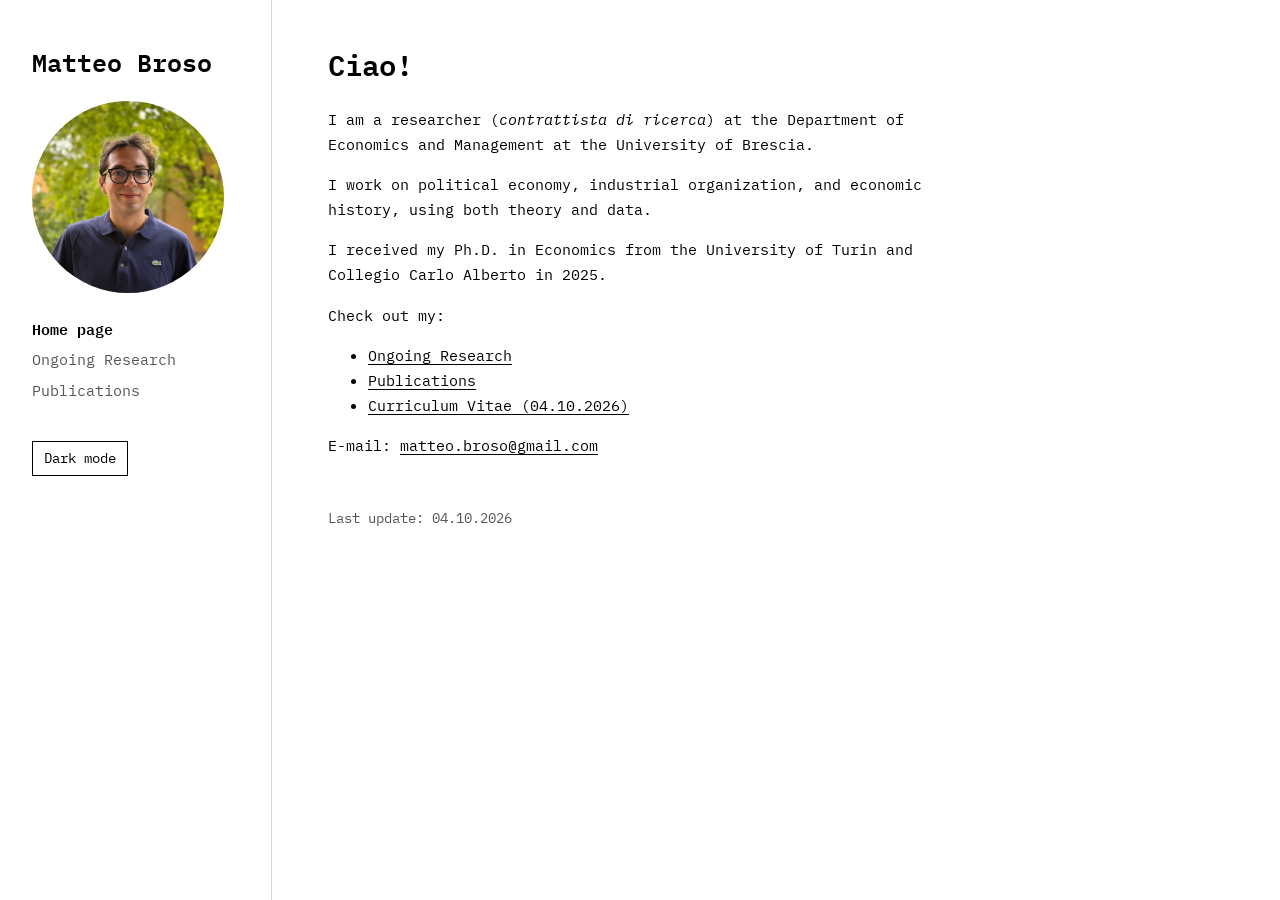
==== index.html @ 2266aca5 "Version CSS/JS links so browsers fetch the updated styles Co-Authored-By: Claude Opus 5.5 <noreply@a" ====
<!DOCTYPE html>
<html lang="en">
<head>
<meta charset="utf-8">
<meta name="viewport" content="width=device-width, initial-scale=1">
<title>Matteo Broso</title>
<link rel="preconnect" href="https://fonts.googleapis.com">
<link rel="preconnect" href="https://fonts.gstatic.com" crossorigin>
<link href="https://fonts.googleapis.com/css2?family=IBM+Plex+Mono:ital,wght@0,400;0,600;1,400&display=swap" rel="stylesheet">
<link rel="icon" href="/favicon.svg?v=2" type="image/svg+xml">
<link rel="icon" href="/favicon-32.png?v=2" sizes="32x32" type="image/png">
<link rel="shortcut icon" href="/favicon.ico?v=2">
<link rel="apple-touch-icon" href="/apple-touch-icon.png?v=2">
<script src="/theme.js?v=2"></script>
<link rel="stylesheet" href="/style.css?v=3">
</head>
<body>
<div class="wrap">
<aside><div class="inner">
<a class="name" href="/">Matteo Broso</a>
<img class="photo" src="/photo.jpg" alt="Matteo Broso">
<nav><ul><li><a href="/" aria-current="page">Home page</a></li><li><a href="/ongoing-research/">Ongoing Research</a></li><li><a href="/publications/">Publications</a></li></ul></nav>
<button class="theme-toggle" type="button" aria-label="Switch between light and dark theme"><span class="to-dark">Dark mode</span><span class="to-light">Light mode</span></button>
</div></aside>
<main>
<h1>Ciao!</h1>
<p>I am a researcher (<em>contrattista di ricerca</em>) at the Department of Economics and Management at the University of Brescia.</p>
<p>I work on political economy, industrial organization, and economic history, using both theory and data.</p>
<p>I received my Ph.D. in Economics from the University of Turin and Collegio Carlo Alberto in 2025.</p>
<p>Check out my:</p>
<ul>
<li><a href="/ongoing-research/">Ongoing Research</a></li>
<li><a href="/publications/">Publications</a></li>
<li><a href="https://drive.google.com/file/d/1nGIaaX7WpcOb-EaUOhukY7CZEgLZNtNL/view?usp=share_link">Curriculum Vitae (04.10.2026)</a></li>
</ul>
<p>E-mail: <a href="mailto:matteo.broso@gmail.com">matteo.broso@gmail.com</a></p>
<p class="updated">Last update: 04.10.2026</p>
</main>
</div>
</body>
</html>
---- style.css ----
:root{--bg:#ffffff;--ink:#000000;--muted:#555555;--rule:#d9d9d9;--side:#ffffff;color-scheme:light}
@media (prefers-color-scheme:dark){:root:not([data-theme=light]){--bg:#000000;--ink:#ffffff;--muted:#a6a6a6;--rule:#333333;--side:#000000;color-scheme:dark}}
:root[data-theme=dark]{--bg:#000000;--ink:#ffffff;--muted:#a6a6a6;--rule:#333333;--side:#000000;color-scheme:dark}
*{box-sizing:border-box}
html{-webkit-text-size-adjust:100%}
body{margin:0;background:var(--bg);color:var(--ink);font-family:"IBM Plex Mono",Menlo,Consolas,monospace;font-size:.95rem;line-height:1.65}
a{color:var(--ink);text-decoration-thickness:1px;text-underline-offset:.2em}
a:hover{text-decoration-thickness:2px}
a:focus-visible,button:focus-visible,summary:focus-visible{outline:2px solid var(--ink);outline-offset:2px}
.wrap{display:grid;grid-template-columns:17rem minmax(0,1fr);min-height:100vh}
aside{background:var(--side);border-right:1px solid var(--rule);padding:3rem 2rem}
aside .inner{position:sticky;top:3rem}
.name{display:block;font-size:1.55rem;line-height:1.15;font-weight:600;color:var(--ink);text-decoration:none}
.photo{display:block;width:100%;max-width:12rem;aspect-ratio:1;object-fit:cover;border-radius:50%;margin:1.5rem 0}
nav ul{list-style:none;margin:1.5rem 0 0;padding:0}
nav li{margin:.35rem 0}
nav a{color:var(--muted);text-decoration:none}
nav a:hover{color:var(--ink);text-decoration:underline}
nav a[aria-current=page]{color:var(--ink);font-weight:600}
.theme-toggle{margin-top:2rem;padding:.3rem .7rem;font:inherit;font-size:.9rem;color:var(--ink);background:transparent;border:1px solid var(--ink);border-radius:0;cursor:pointer}
.theme-toggle:hover{background:var(--ink);color:var(--bg)}
.theme-toggle .to-light{display:none}
@media (prefers-color-scheme:dark){:root:not([data-theme=light]) .theme-toggle .to-dark{display:none}:root:not([data-theme=light]) .theme-toggle .to-light{display:inline}}
:root[data-theme=dark] .theme-toggle .to-dark{display:none}
:root[data-theme=dark] .theme-toggle .to-light{display:inline}
main{padding:3rem 3.5rem 4rem;max-width:48rem}
h1{font-size:1.8rem;font-weight:600;line-height:1.2;margin:0 0 1.5rem}
h2{font-size:1.25rem;font-weight:600;margin:2rem 0 1rem}
.paper{padding:1.3rem 0;border-top:1px solid var(--rule)}
.paper:first-of-type{border-top:0;padding-top:0}
.title{font-size:1.1rem;font-weight:600;line-height:1.35}
.meta{color:var(--muted);margin:.2rem 0 .5rem}
.paper p{margin:.6rem 0}
.abstract summary{display:inline-block;cursor:pointer;color:var(--muted);list-style:none;user-select:none}
.abstract summary::-webkit-details-marker{display:none}
.abstract summary::before{content:"[+] "}
.abstract[open] summary::before{content:"[-] "}
.abstract summary:hover{color:var(--ink)}
.extra{color:var(--muted)}
.updated{margin-top:3rem;color:var(--muted);font-size:.9rem}
@media (max-width:800px){
 .wrap{grid-template-columns:1fr}
 aside{border-right:0;border-bottom:1px solid var(--rule);padding:1.5rem 1.25rem}
 aside .inner{position:static;display:flex;flex-wrap:wrap;align-items:center;gap:.5rem 1.25rem}
 .photo{width:4.5rem;max-width:none;margin:0;order:-1}
 nav{flex-basis:100%}
 nav ul{display:flex;flex-wrap:wrap;gap:.25rem 1.25rem;margin:0}
 .theme-toggle{margin-top:0}
 main{padding:2rem 1.25rem 3rem}
 body{font-size:.93rem}
}
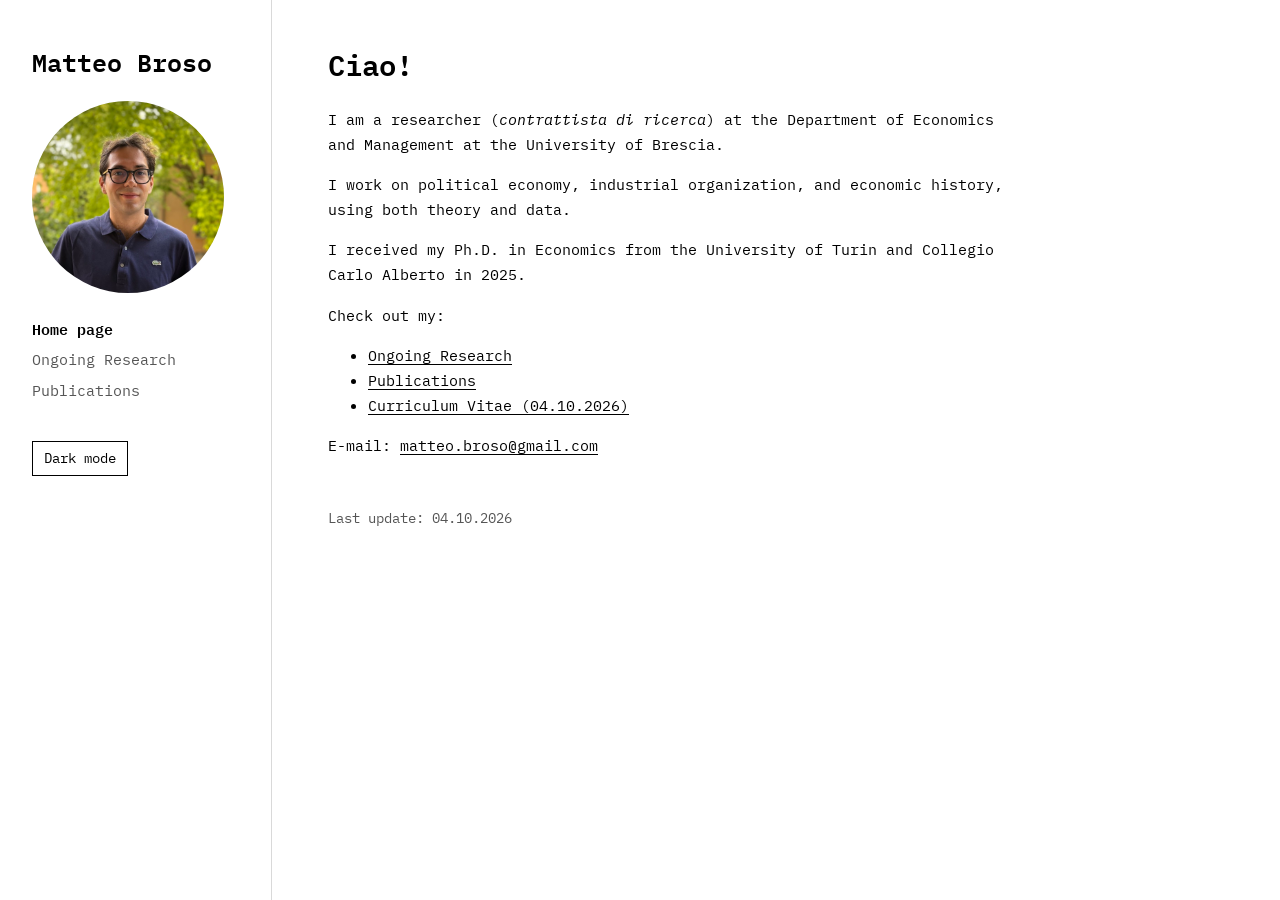
==== commit e5f4d776: "Widen main column so long paper titles fit on one line Co-Authored-By: Claude Opus 5.5 <noreply@anth" ====
--- a/index.html
+++ b/index.html
@@ -12,7 +12,7 @@
 <link rel="shortcut icon" href="/favicon.ico?v=2">
 <link rel="apple-touch-icon" href="/apple-touch-icon.png?v=2">
 <script src="/theme.js?v=2"></script>
-<link rel="stylesheet" href="/style.css?v=3">
+<link rel="stylesheet" href="/style.css?v=5">
 </head>
 <body>
 <div class="wrap">
@@ -31,7 +31,7 @@
 <ul>
 <li><a href="/ongoing-research/">Ongoing Research</a></li>
 <li><a href="/publications/">Publications</a></li>
-<li><a href="https://drive.google.com/file/d/1nGIaaX7WpcOb-EaUOhukY7CZEgLZNtNL/view?usp=share_link">Curriculum Vitae (04.10.2026)</a></li>
+<li><a href="/cv.pdf" target="_blank" rel="noopener">Curriculum Vitae (04.10.2026)</a></li>
 </ul>
 <p>E-mail: <a href="mailto:matteo.broso@gmail.com">matteo.broso@gmail.com</a></p>
 <p class="updated">Last update: 04.10.2026</p>
--- a/style.css
+++ b/style.css
@@ -23,7 +23,7 @@
 @media (prefers-color-scheme:dark){:root:not([data-theme=light]) .theme-toggle .to-dark{display:none}:root:not([data-theme=light]) .theme-toggle .to-light{display:inline}}
 :root[data-theme=dark] .theme-toggle .to-dark{display:none}
 :root[data-theme=dark] .theme-toggle .to-light{display:inline}
-main{padding:3rem 3.5rem 4rem;max-width:48rem}
+main{padding:3rem 3.5rem 4rem;max-width:50rem}
 h1{font-size:1.8rem;font-weight:600;line-height:1.2;margin:0 0 1.5rem}
 h2{font-size:1.25rem;font-weight:600;margin:2rem 0 1rem}
 .paper{padding:1.3rem 0;border-top:1px solid var(--rule)}
@@ -31,6 +31,7 @@
 .title{font-size:1.1rem;font-weight:600;line-height:1.35}
 .meta{color:var(--muted);margin:.2rem 0 .5rem}
 .paper p{margin:.6rem 0}
+.abstract{margin-top:.5rem}
 .abstract summary{display:inline-block;cursor:pointer;color:var(--muted);list-style:none;user-select:none}
 .abstract summary::-webkit-details-marker{display:none}
 .abstract summary::before{content:"[+] "}
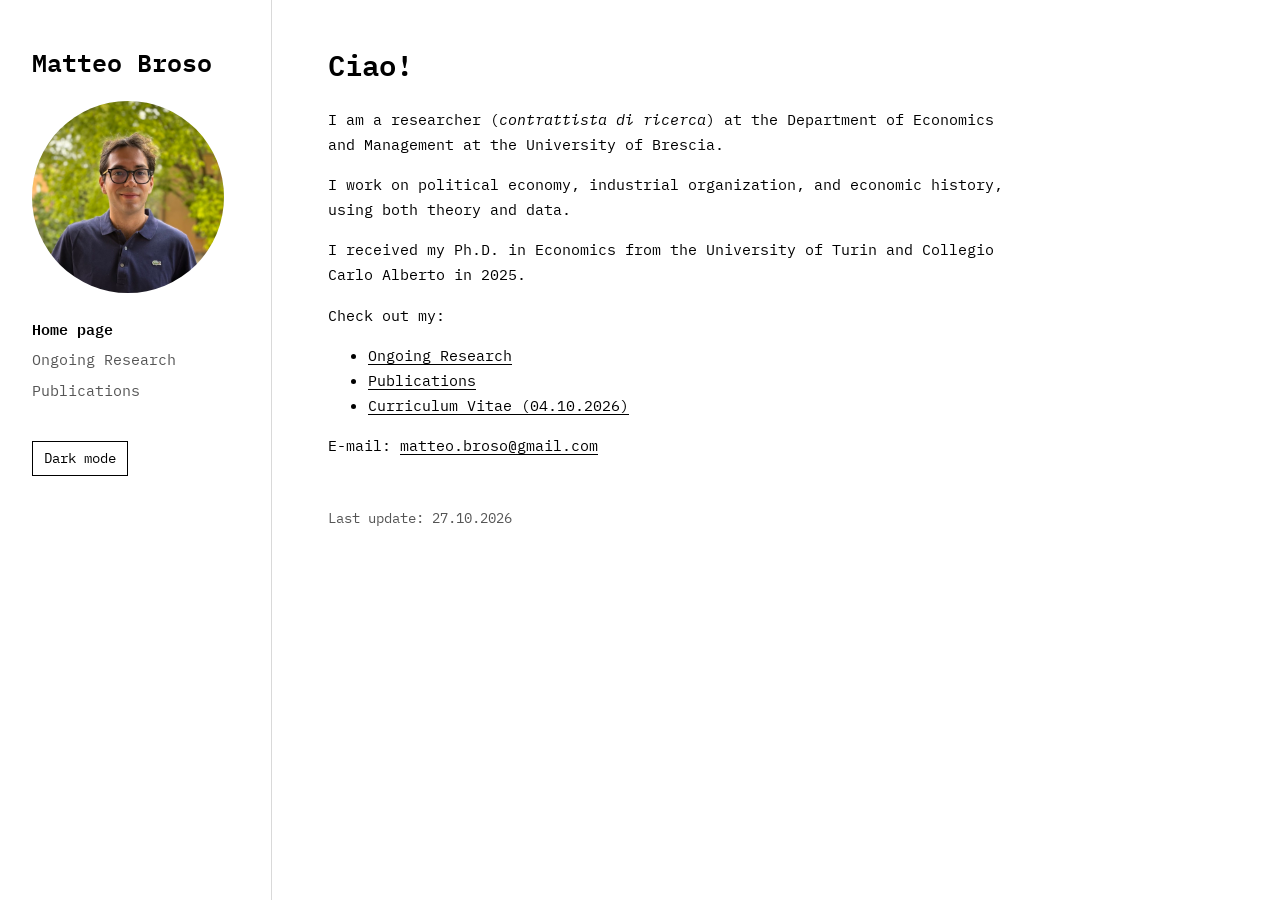
==== commit 229cb839: "Bump last-update date to 27.10.2026 Co-Authored-By: Claude Fable 5.1 <noreply@anthropic.com>" ====
--- a/index.html
+++ b/index.html
@@ -3,6 +3,13 @@
 <head>
 <meta charset="utf-8">
 <meta name="viewport" content="width=device-width, initial-scale=1">
+<script async src="https://www.googletagmanager.com/gtag/js?id=G-0B1W67JZ9W"></script>
+<script>
+window.dataLayer = window.dataLayer || [];
+function gtag(){dataLayer.push(arguments);}
+gtag('js', new Date());
+gtag('config', 'G-0B1W67JZ9W');
+</script>
 <title>Matteo Broso</title>
 <link rel="preconnect" href="https://fonts.googleapis.com">
 <link rel="preconnect" href="https://fonts.gstatic.com" crossorigin>
@@ -12,7 +19,7 @@
 <link rel="shortcut icon" href="/favicon.ico?v=2">
 <link rel="apple-touch-icon" href="/apple-touch-icon.png?v=2">
 <script src="/theme.js?v=2"></script>
-<link rel="stylesheet" href="/style.css?v=5">
+<link rel="stylesheet" href="/style.css?v=6">
 </head>
 <body>
 <div class="wrap">
@@ -34,7 +41,7 @@
 <li><a href="/cv.pdf" target="_blank" rel="noopener">Curriculum Vitae (04.10.2026)</a></li>
 </ul>
 <p>E-mail: <a href="mailto:matteo.broso@gmail.com">matteo.broso@gmail.com</a></p>
-<p class="updated">Last update: 04.10.2026</p>
+<p class="updated">Last update: 27.10.2026</p>
 </main>
 </div>
 </body>
--- a/style.css
+++ b/style.css
@@ -32,6 +32,8 @@
 .meta{color:var(--muted);margin:.2rem 0 .5rem}
 .paper p{margin:.6rem 0}
 .abstract{margin-top:.5rem}
+.btn{display:inline-block;padding:.3rem .7rem;font:inherit;font-size:.9rem;color:var(--ink);background:transparent;border:1px solid var(--ink);text-decoration:none}
+.btn:hover{background:var(--ink);color:var(--bg)}
 .abstract summary{display:inline-block;cursor:pointer;color:var(--muted);list-style:none;user-select:none}
 .abstract summary::-webkit-details-marker{display:none}
 .abstract summary::before{content:"[+] "}
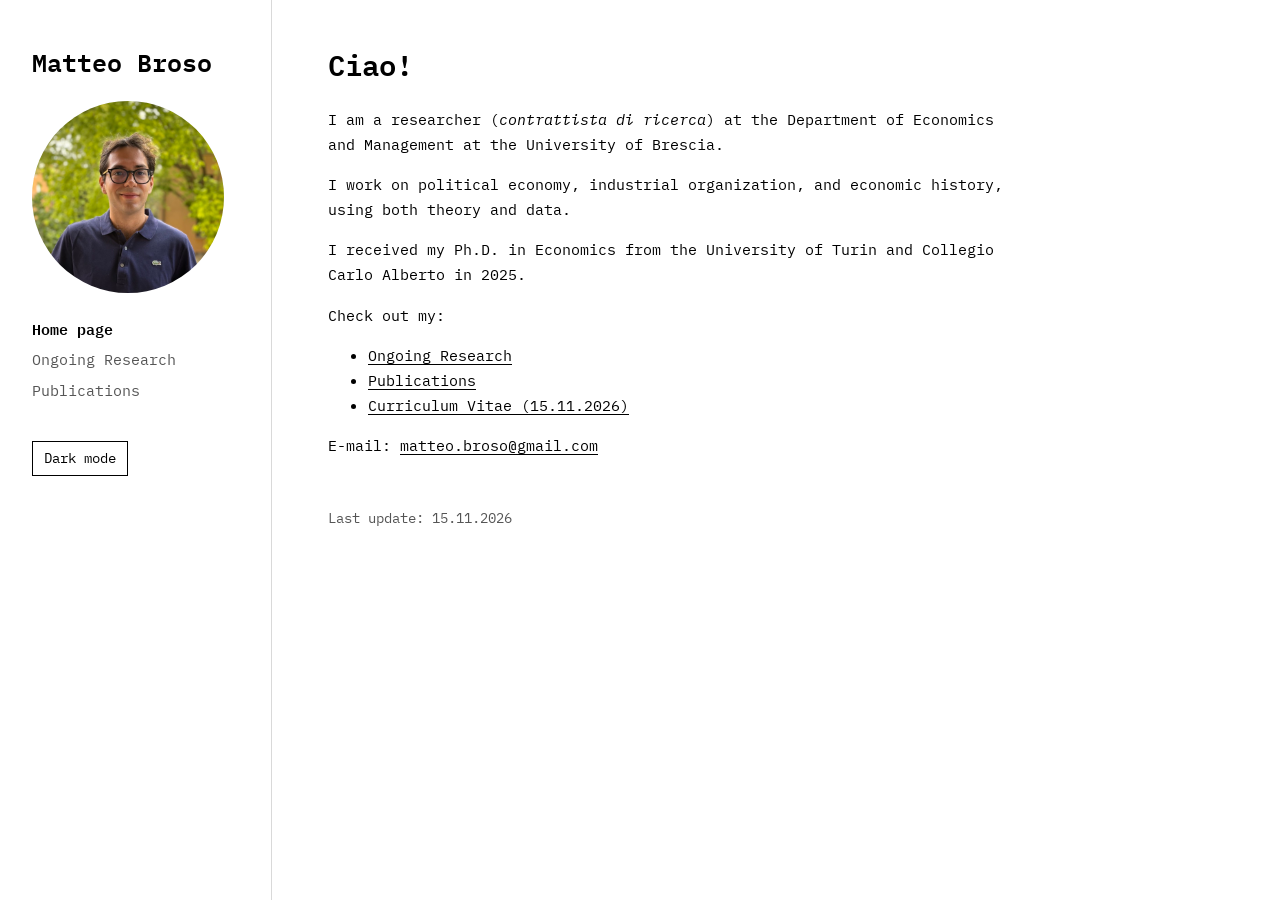
==== commit 58466078: "Update CV: add scheduled Kyiv School of Economics seminar (2026) Co-Authored-By: Claude Opus 5.5 <no" ====
--- a/index.html
+++ b/index.html
@@ -38,10 +38,10 @@
 <ul>
 <li><a href="/ongoing-research/">Ongoing Research</a></li>
 <li><a href="/publications/">Publications</a></li>
-<li><a href="/cv.pdf" target="_blank" rel="noopener">Curriculum Vitae (04.10.2026)</a></li>
+<li><a href="/cv.pdf" target="_blank" rel="noopener">Curriculum Vitae (15.11.2026)</a></li>
 </ul>
 <p>E-mail: <a href="mailto:matteo.broso@gmail.com">matteo.broso@gmail.com</a></p>
-<p class="updated">Last update: 27.10.2026</p>
+<p class="updated">Last update: 15.11.2026</p>
 </main>
 </div>
 </body>
